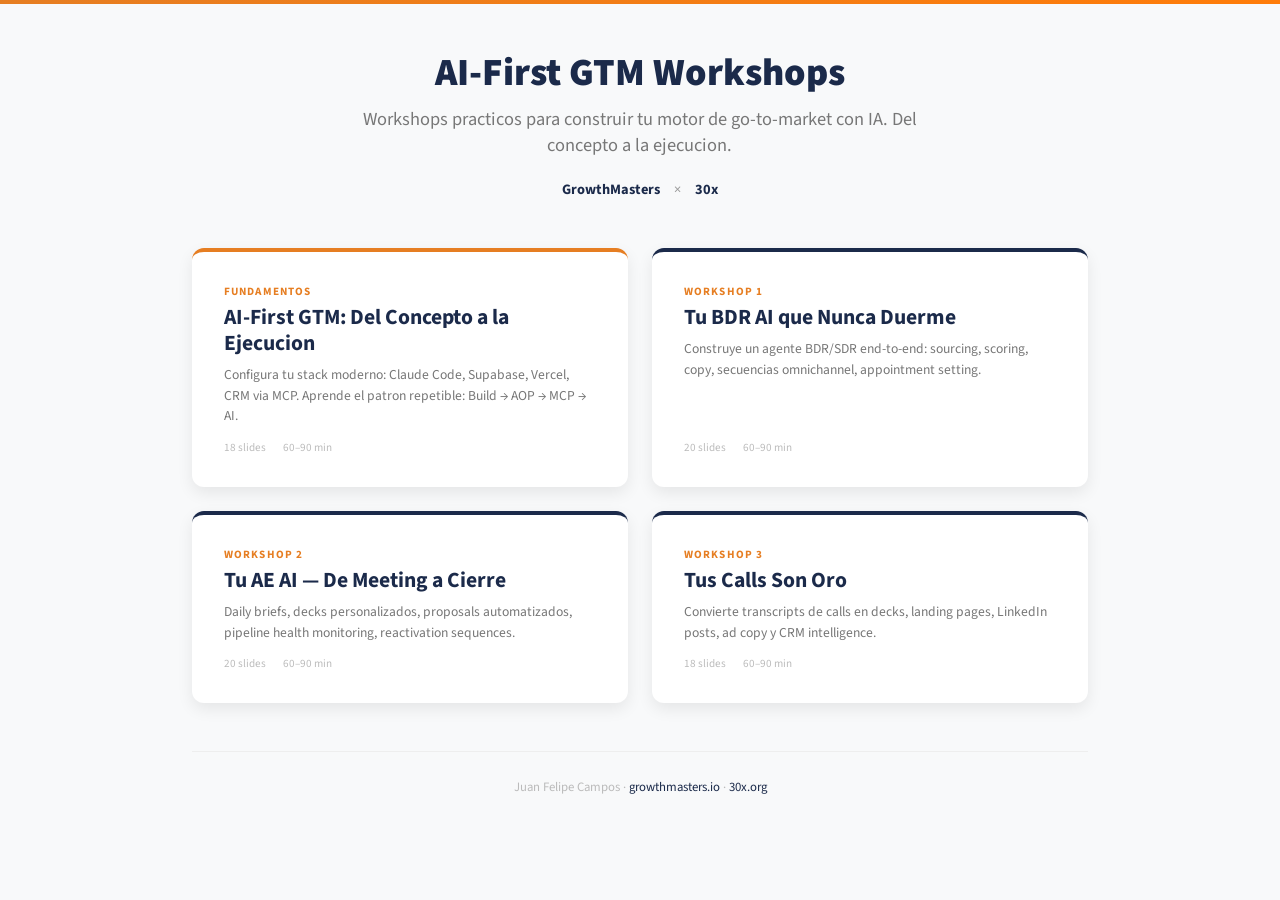
==== index.html @ e658aca9 "Initial 30x workshop decks — 4 Reveal.js presentations + demo scaffolds AI-First GTM workshops for 3" ====
<!DOCTYPE html>
<html lang="es">
<head>
  <meta charset="utf-8">
  <meta name="viewport" content="width=device-width, initial-scale=1">
  <title>GrowthMasters × 30x — AI-First GTM Workshops</title>
  <link rel="preconnect" href="https://fonts.googleapis.com">
  <link href="https://fonts.googleapis.com/css2?family=Source+Sans+Pro:wght@300;400;600;700;900&display=swap" rel="stylesheet">
  <style>
    :root {
      --navy: #1B2A4A;
      --orange-start: #e67e22;
      --orange-end: #ff7c09;
      --charcoal: #32373c;
      --off-white: #f8f9fa;
    }

    * { margin: 0; padding: 0; box-sizing: border-box; }

    body {
      font-family: 'Source Sans Pro', sans-serif;
      background: var(--off-white);
      color: var(--charcoal);
      min-height: 100vh;
    }

    /* Orange top bar */
    body::before {
      content: '';
      display: block;
      height: 4px;
      background: linear-gradient(90deg, var(--orange-start), var(--orange-end));
    }

    .container {
      max-width: 960px;
      margin: 0 auto;
      padding: 3em 2em;
    }

    header {
      text-align: center;
      margin-bottom: 3em;
    }

    header h1 {
      font-size: 2.4em;
      font-weight: 900;
      color: var(--navy);
      line-height: 1.1;
      margin-bottom: 0.3em;
    }

    header .subtitle {
      font-size: 1.15em;
      color: #777;
      max-width: 32em;
      margin: 0 auto;
    }

    header .logos {
      margin-top: 1.5em;
      display: flex;
      align-items: center;
      justify-content: center;
      gap: 1em;
      font-size: 0.9em;
      color: #999;
    }

    header .logos span {
      font-weight: 700;
      color: var(--navy);
    }

    .decks {
      display: grid;
      grid-template-columns: 1fr 1fr;
      gap: 1.5em;
      margin-bottom: 3em;
    }

    .deck-card {
      background: #fff;
      border-radius: 12px;
      box-shadow: 0 6px 16px rgba(0,0,0,0.08);
      padding: 2em;
      text-decoration: none;
      color: var(--charcoal);
      transition: transform 0.2s, box-shadow 0.2s;
      border-top: 4px solid var(--navy);
      display: flex;
      flex-direction: column;
    }

    .deck-card:hover {
      transform: translateY(-4px);
      box-shadow: 0 12px 24px rgba(0,0,0,0.12);
    }

    .deck-card .deck-number {
      font-size: 0.7em;
      font-weight: 700;
      text-transform: uppercase;
      letter-spacing: 0.1em;
      color: var(--orange-start);
      margin-bottom: 0.5em;
    }

    .deck-card h2 {
      font-size: 1.35em;
      font-weight: 700;
      color: var(--navy);
      margin-bottom: 0.4em;
      line-height: 1.2;
    }

    .deck-card p {
      font-size: 0.85em;
      color: #777;
      line-height: 1.5;
      flex-grow: 1;
    }

    .deck-card .deck-meta {
      margin-top: 1.2em;
      font-size: 0.7em;
      color: #bbb;
      display: flex;
      gap: 1.5em;
    }

    .deck-card:first-child {
      border-top-color: var(--orange-start);
    }

    footer {
      text-align: center;
      font-size: 0.8em;
      color: #bbb;
      padding: 2em 0;
      border-top: 1px solid #eee;
    }

    footer a {
      color: var(--navy);
      text-decoration: none;
    }

    @media (max-width: 700px) {
      .decks {
        grid-template-columns: 1fr;
      }
      header h1 {
        font-size: 1.8em;
      }
    }
  </style>
</head>
<body>
  <div class="container">
    <header>
      <h1>AI-First GTM Workshops</h1>
      <p class="subtitle">Workshops practicos para construir tu motor de go-to-market con IA. Del concepto a la ejecucion.</p>
      <div class="logos">
        <span>GrowthMasters</span> &times; <span>30x</span>
      </div>
    </header>

    <div class="decks">
      <a href="/deck-0-intro/" class="deck-card">
        <div class="deck-number">Fundamentos</div>
        <h2>AI-First GTM: Del Concepto a la Ejecucion</h2>
        <p>Configura tu stack moderno: Claude Code, Supabase, Vercel, CRM via MCP. Aprende el patron repetible: Build → AOP → MCP → AI.</p>
        <div class="deck-meta">
          <span>18 slides</span>
          <span>60–90 min</span>
        </div>
      </a>

      <a href="/deck-1-bdr-agent/" class="deck-card">
        <div class="deck-number">Workshop 1</div>
        <h2>Tu BDR AI que Nunca Duerme</h2>
        <p>Construye un agente BDR/SDR end-to-end: sourcing, scoring, copy, secuencias omnichannel, appointment setting.</p>
        <div class="deck-meta">
          <span>20 slides</span>
          <span>60–90 min</span>
        </div>
      </a>

      <a href="/deck-2-ae-stage/" class="deck-card">
        <div class="deck-number">Workshop 2</div>
        <h2>Tu AE AI — De Meeting a Cierre</h2>
        <p>Daily briefs, decks personalizados, proposals automatizados, pipeline health monitoring, reactivation sequences.</p>
        <div class="deck-meta">
          <span>20 slides</span>
          <span>60–90 min</span>
        </div>
      </a>

      <a href="/deck-3-transcripts/" class="deck-card">
        <div class="deck-number">Workshop 3</div>
        <h2>Tus Calls Son Oro</h2>
        <p>Convierte transcripts de calls en decks, landing pages, LinkedIn posts, ad copy y CRM intelligence.</p>
        <div class="deck-meta">
          <span>18 slides</span>
          <span>60–90 min</span>
        </div>
      </a>
    </div>

    <footer>
      <p>Juan Felipe Campos &middot; <a href="https://growthmasters.io">growthmasters.io</a> &middot; <a href="https://30x.org">30x.org</a></p>
    </footer>
  </div>
</body>
</html>
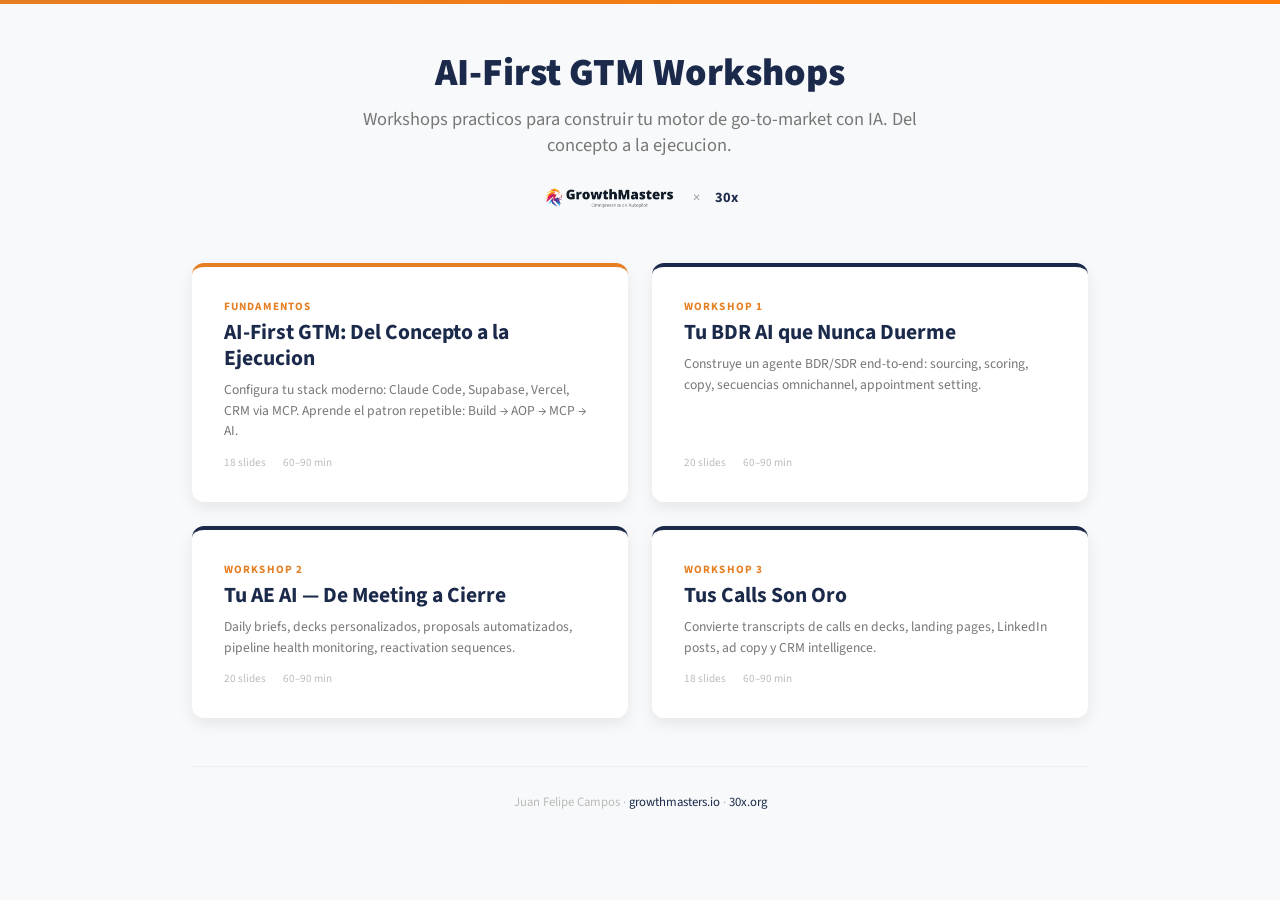
==== commit a6132cbf: "Add real images: GrowthMasters logo, VC logos, team photos, screenshots - GrowthMasters logo on all " ====
--- a/index.html
+++ b/index.html
@@ -163,7 +163,7 @@
       <h1>AI-First GTM Workshops</h1>
       <p class="subtitle">Workshops practicos para construir tu motor de go-to-market con IA. Del concepto a la ejecucion.</p>
       <div class="logos">
-        <span>GrowthMasters</span> &times; <span>30x</span>
+        <img src="assets/logos/GrowthMasters-Logo-Website.png" alt="GrowthMasters" style="height:36px;"> &times; <span>30x</span>
       </div>
     </header>
 
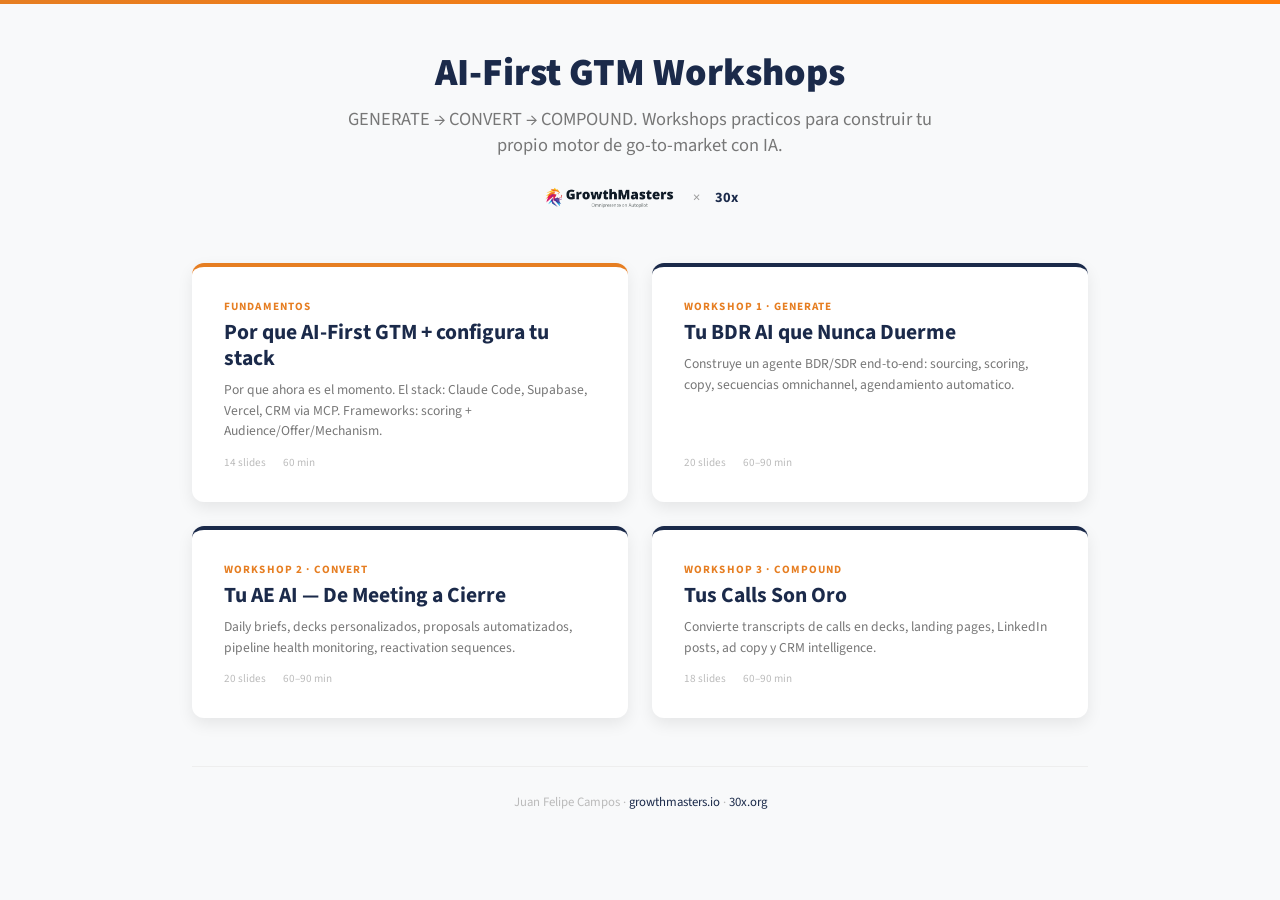
==== commit 0f22306e: "Narrative redesign: GENERATE → CONVERT → COMPOUND arc DECK 0 rewrite (19 → 14 slides): - Cut pitch s" ====
--- a/index.html
+++ b/index.html
@@ -161,7 +161,7 @@
   <div class="container">
     <header>
       <h1>AI-First GTM Workshops</h1>
-      <p class="subtitle">Workshops practicos para construir tu motor de go-to-market con IA. Del concepto a la ejecucion.</p>
+      <p class="subtitle">GENERATE → CONVERT → COMPOUND. Workshops practicos para construir tu propio motor de go-to-market con IA.</p>
       <div class="logos">
         <img src="assets/logos/GrowthMasters-Logo-Website.png" alt="GrowthMasters" style="height:36px;"> &times; <span>30x</span>
       </div>
@@ -170,18 +170,18 @@
     <div class="decks">
       <a href="/deck-0-intro/" class="deck-card">
         <div class="deck-number">Fundamentos</div>
-        <h2>AI-First GTM: Del Concepto a la Ejecucion</h2>
-        <p>Configura tu stack moderno: Claude Code, Supabase, Vercel, CRM via MCP. Aprende el patron repetible: Build → AOP → MCP → AI.</p>
-        <div class="deck-meta">
-          <span>18 slides</span>
-          <span>60–90 min</span>
+        <h2>Por que AI-First GTM + configura tu stack</h2>
+        <p>Por que ahora es el momento. El stack: Claude Code, Supabase, Vercel, CRM via MCP. Frameworks: scoring + Audience/Offer/Mechanism.</p>
+        <div class="deck-meta">
+          <span>14 slides</span>
+          <span>60 min</span>
         </div>
       </a>
 
       <a href="/deck-1-bdr-agent/" class="deck-card">
-        <div class="deck-number">Workshop 1</div>
+        <div class="deck-number">Workshop 1 · GENERATE</div>
         <h2>Tu BDR AI que Nunca Duerme</h2>
-        <p>Construye un agente BDR/SDR end-to-end: sourcing, scoring, copy, secuencias omnichannel, appointment setting.</p>
+        <p>Construye un agente BDR/SDR end-to-end: sourcing, scoring, copy, secuencias omnichannel, agendamiento automatico.</p>
         <div class="deck-meta">
           <span>20 slides</span>
           <span>60–90 min</span>
@@ -189,7 +189,7 @@
       </a>
 
       <a href="/deck-2-ae-stage/" class="deck-card">
-        <div class="deck-number">Workshop 2</div>
+        <div class="deck-number">Workshop 2 · CONVERT</div>
         <h2>Tu AE AI — De Meeting a Cierre</h2>
         <p>Daily briefs, decks personalizados, proposals automatizados, pipeline health monitoring, reactivation sequences.</p>
         <div class="deck-meta">
@@ -199,7 +199,7 @@
       </a>
 
       <a href="/deck-3-transcripts/" class="deck-card">
-        <div class="deck-number">Workshop 3</div>
+        <div class="deck-number">Workshop 3 · COMPOUND</div>
         <h2>Tus Calls Son Oro</h2>
         <p>Convierte transcripts de calls en decks, landing pages, LinkedIn posts, ad copy y CRM intelligence.</p>
         <div class="deck-meta">
